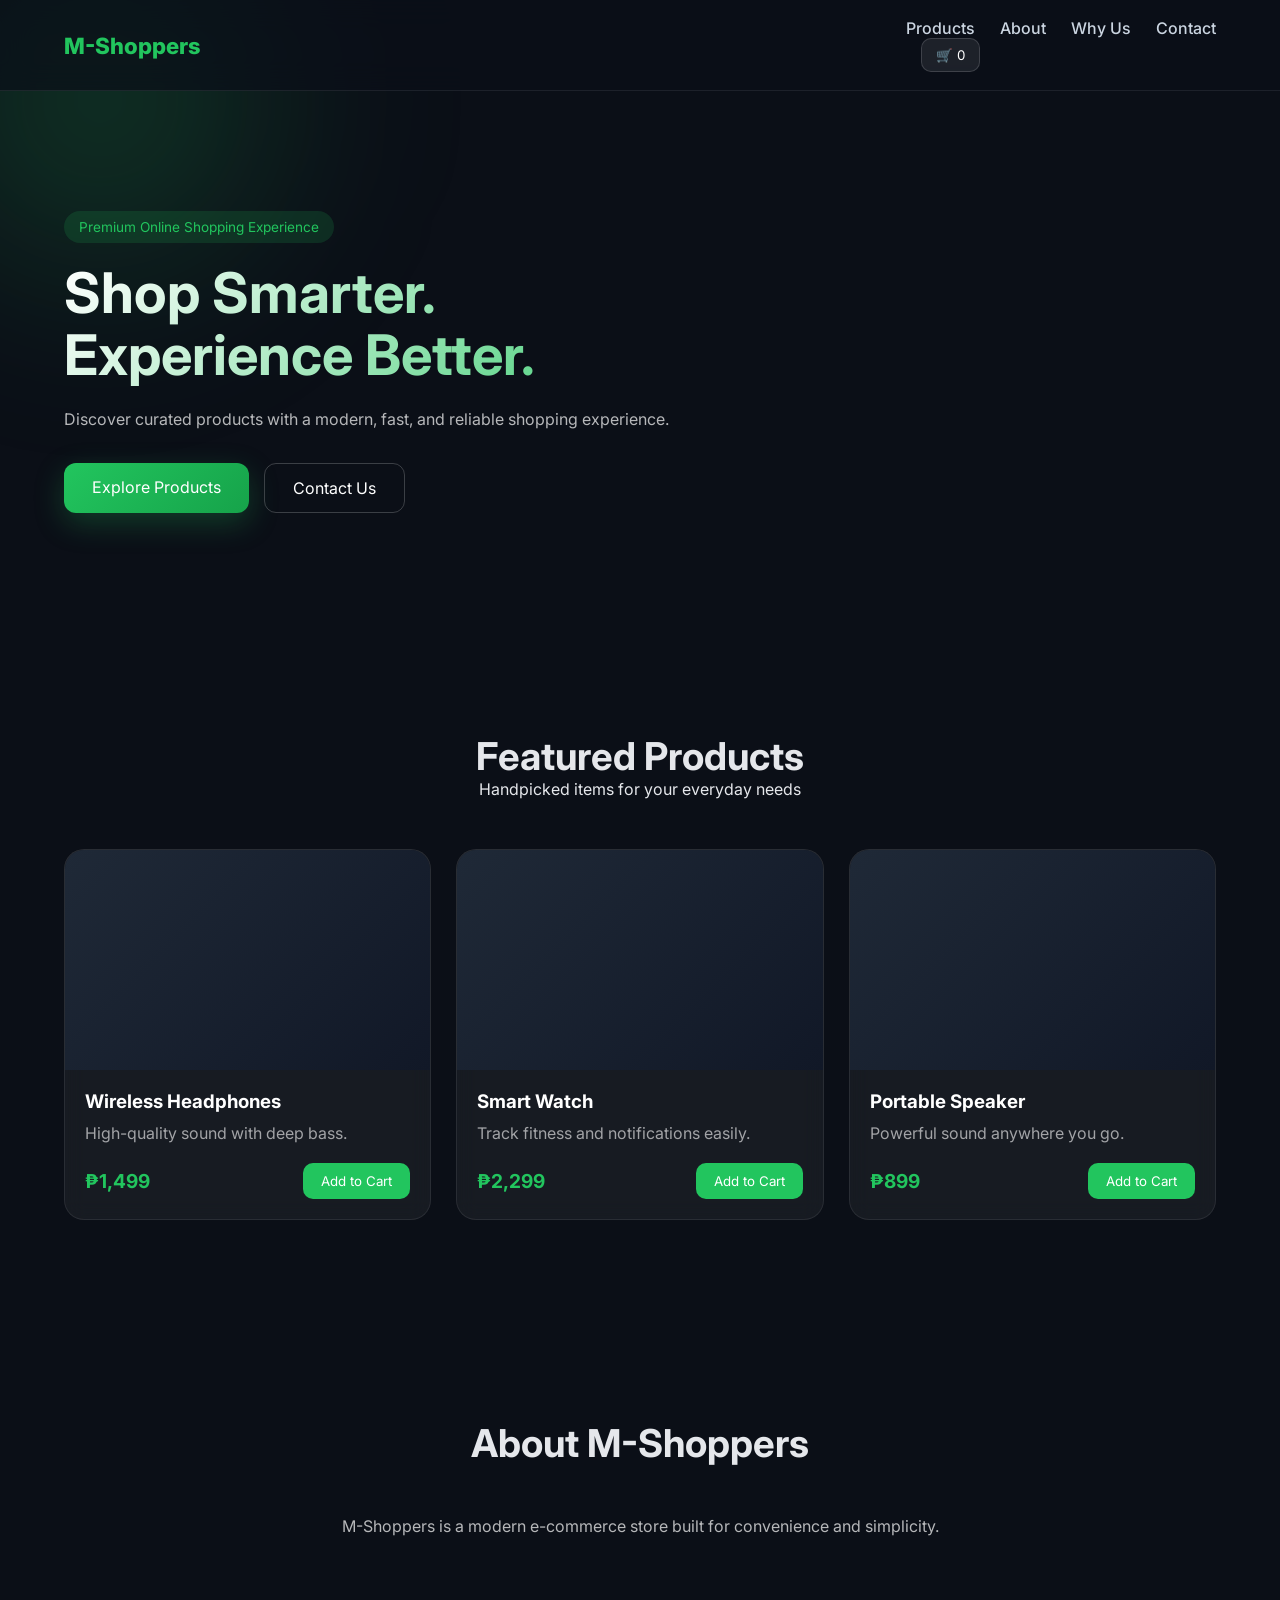
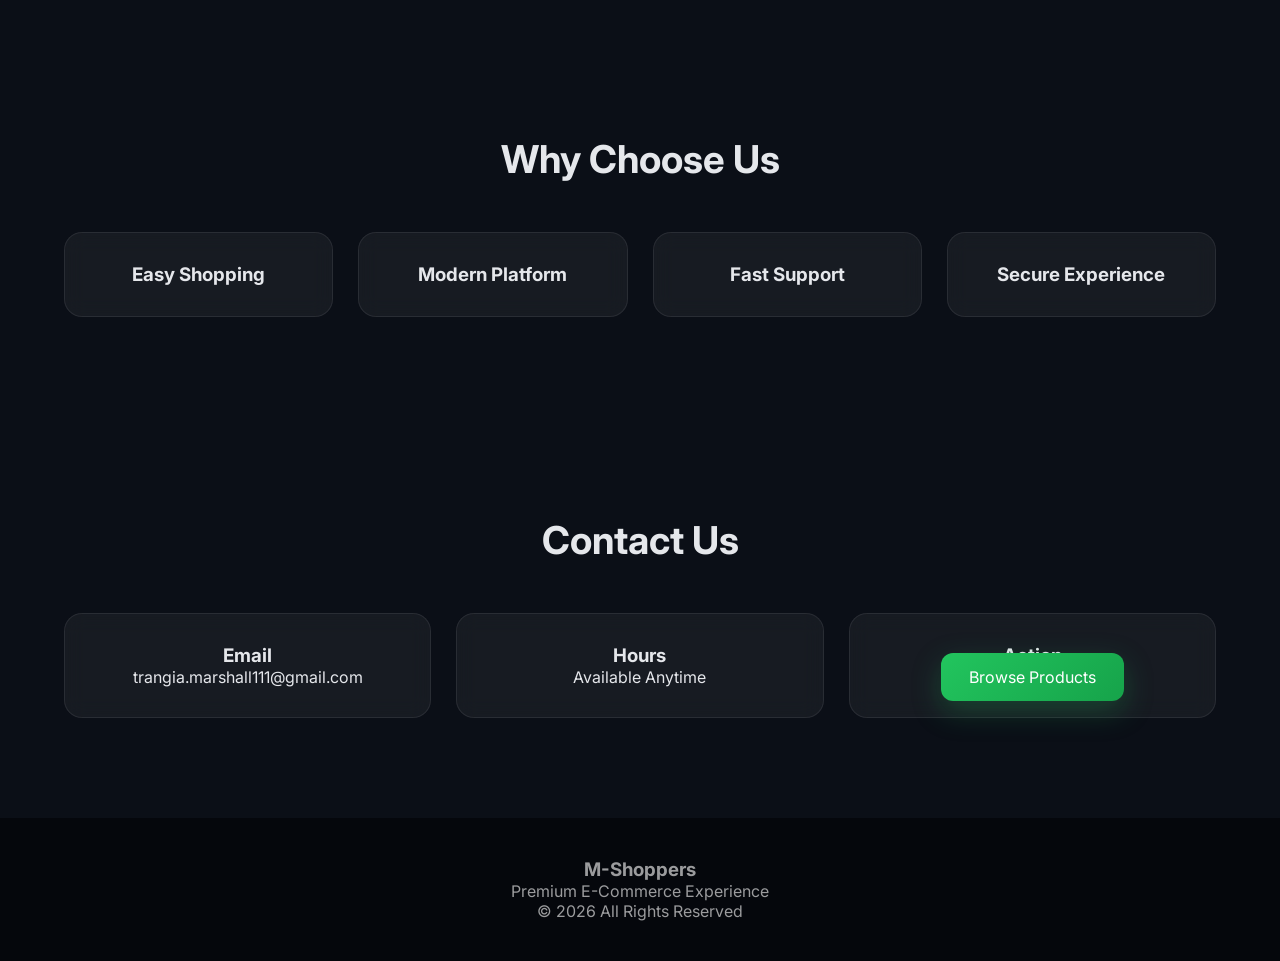
==== index.html @ ee9ff003 "Add files via upload" ====
<!DOCTYPE html>
<html lang="en">
<head>
    <meta charset="UTF-8">
    <meta name="viewport" content="width=device-width, initial-scale=1.0">
    <title>M-Shoppers | Premium E-Commerce</title>

    <link rel="stylesheet" href="style.css">
    <link href="https://fonts.googleapis.com/css2?family=Inter:wght@300;400;500;600;700;800&display=swap" rel="stylesheet">
</head>

<body>

<div class="bg-glow"></div>

<!-- HEADER -->
<header>
    <div class="container nav-container">
        <div class="logo">M-Shoppers</div>

        <nav>
            <ul class="nav-links">
                <li><a href="#products">Products</a></li>
                <li><a href="#about">About</a></li>
                <li><a href="#why-us">Why Us</a></li>
                <li><a href="#contact">Contact</a></li>
            </ul>

            <!-- CART BUTTON -->
            <button class="cart-icon" id="openCart">
                🛒 <span id="cartCount">0</span>
            </button>

        </nav>
    </div>
</header>

<!-- HERO -->
<section class="hero">
    <div class="container hero-content">

        <div class="hero-text">
            <span class="badge">Premium Online Shopping Experience</span>

            <h1>Shop Smarter.<br>Experience Better.</h1>

            <p>
                Discover curated products with a modern, fast, and reliable shopping experience.
            </p>

            <div class="hero-buttons">
                <a href="#products" class="btn-primary">Explore Products</a>
                <a href="#contact" class="btn-secondary">Contact Us</a>
            </div>
        </div>

        <div class="hero-visual">
            <div class="floating-card card-1"></div>
            <div class="floating-card card-2"></div>
            <div class="floating-card card-3"></div>
        </div>

    </div>
</section>

<!-- PRODUCTS -->
<section id="products" class="section">
    <div class="container">

        <div class="section-title">
            <h2>Featured Products</h2>
            <p>Handpicked items for your everyday needs</p>
        </div>

        <div class="products-grid">

            <div class="product-card">
                <div class="product-image"></div>
                <div class="product-content">
                    <h3>Wireless Headphones</h3>
                    <p>High-quality sound with deep bass.</p>
                    <div class="product-footer">
                        <span class="price">₱1,499</span>
                        <button class="cart-btn" data-name="Wireless Headphones" data-price="1499">Add to Cart</button>
                    </div>
                </div>
            </div>

            <div class="product-card">
                <div class="product-image"></div>
                <div class="product-content">
                    <h3>Smart Watch</h3>
                    <p>Track fitness and notifications easily.</p>
                    <div class="product-footer">
                        <span class="price">₱2,299</span>
                        <button class="cart-btn" data-name="Smart Watch" data-price="2299">Add to Cart</button>
                    </div>
                </div>
            </div>

            <div class="product-card">
                <div class="product-image"></div>
                <div class="product-content">
                    <h3>Portable Speaker</h3>
                    <p>Powerful sound anywhere you go.</p>
                    <div class="product-footer">
                        <span class="price">₱899</span>
                        <button class="cart-btn" data-name="Portable Speaker" data-price="899">Add to Cart</button>
                    </div>
                </div>
            </div>

        </div>
    </div>
</section>

<!-- ABOUT -->
<section id="about" class="section">
    <div class="container">
        <div class="section-title"><h2>About M-Shoppers</h2></div>
        <div class="about-content">
            <p>M-Shoppers is a modern e-commerce store built for convenience and simplicity.</p>
        </div>
    </div>
</section>

<!-- WHY -->
<section id="why-us" class="section">
    <div class="container">
        <div class="section-title"><h2>Why Choose Us</h2></div>

        <div class="why-grid">
            <div class="why-card"><h3>Easy Shopping</h3></div>
            <div class="why-card"><h3>Modern Platform</h3></div>
            <div class="why-card"><h3>Fast Support</h3></div>
            <div class="why-card"><h3>Secure Experience</h3></div>
        </div>
    </div>
</section>

<!-- CONTACT -->
<section id="contact" class="section">
    <div class="container">

        <div class="section-title">
            <h2>Contact Us</h2>
        </div>

        <div class="contact-grid">

            <div class="contact-card">
                <h3>Email</h3>
                <p>trangia.marshall111@gmail.com</p>
            </div>

            <div class="contact-card">
                <h3>Hours</h3>
                <p>Available Anytime</p>
            </div>

            <div class="contact-card">
                <h3>Action</h3>
                <a href="#products" class="btn-primary">Browse Products</a>
            </div>

        </div>

    </div>
</section>

<!-- FOOTER -->
<footer>
    <div class="container">
        <h3>M-Shoppers</h3>
        <p>Premium E-Commerce Experience</p>
        <p>© 2026 All Rights Reserved</p>
    </div>
</footer>

<!-- CART -->
<div class="cart-overlay" id="cartOverlay"></div>

<div class="cart-sidebar" id="cartSidebar">

    <div class="cart-header">
        <h2>Your Cart</h2>
        <button id="closeCart">✖</button>
    </div>

    <div id="cartItems" class="cart-items"></div>

    <div class="cart-footer">
        <h3>Total: ₱<span id="cartTotal">0</span></h3>
        <button class="checkout-btn">Checkout</button>
    </div>

</div>

<script src="script.js"></script>
</body>
</html>
---- style.css ----
/* =========================
   RESET + BASE
========================= */
* {
    margin: 0;
    padding: 0;
    box-sizing: border-box;
    font-family: 'Inter', sans-serif;
}

html {
    scroll-behavior: smooth;
}

body {
    color: #e5e7eb;
    background: #0b0f17;
    overflow-x: hidden;
}

/* =========================
   BACKGROUND GLOW EFFECT
========================= */
body::before {
    content: "";
    position: fixed;
    width: 600px;
    height: 600px;
    background: radial-gradient(circle, rgba(34,197,94,0.25), transparent 60%);
    top: -200px;
    left: -200px;
    filter: blur(80px);
    z-index: -1;
}

/* =========================
   CONTAINER
========================= */
.container {
    width: 90%;
    max-width: 1200px;
    margin: auto;
}

/* =========================
   HEADER (GLASS EFFECT)
========================= */
header {
    position: sticky;
    top: 0;
    z-index: 1000;
    backdrop-filter: blur(15px);
    background: rgba(10, 15, 25, 0.7);
    border-bottom: 1px solid rgba(255,255,255,0.08);
}

.nav-container {
    display: flex;
    justify-content: space-between;
    align-items: center;
    padding: 18px 0;
}

.logo {
    font-size: 1.4rem;
    font-weight: 800;
    color: #22c55e;
}

.nav-links {
    display: flex;
    gap: 25px;
    list-style: none;
}

.nav-links a {
    text-decoration: none;
    color: #cbd5e1;
    font-weight: 500;
    transition: 0.3s;
}

.nav-links a:hover {
    color: #22c55e;
}

/* =========================
   HERO SECTION (PREMIUM)
========================= */
.hero {
    padding: 120px 0;
}

.hero-content {
    display: grid;
    grid-template-columns: 2fr 1fr;
    gap: 60px;
    align-items: center;
}

.badge {
    display: inline-block;
    background: rgba(34,197,94,0.15);
    color: #22c55e;
    padding: 8px 15px;
    border-radius: 50px;
    margin-bottom: 20px;
    font-size: 0.85rem;
}

.hero h1 {
    font-size: 3.5rem;
    line-height: 1.1;
    background: linear-gradient(135deg, #fff, #22c55e);
    -webkit-background-clip: text;
    -webkit-text-fill-color: transparent;
    margin-bottom: 20px;
}

.hero p {
    color: rgba(255,255,255,0.7);
    line-height: 1.7;
}

/* =========================
   BUTTONS (PREMIUM UI)
========================= */
.hero-buttons {
    margin-top: 30px;
    display: flex;
    gap: 15px;
}

.btn-primary {
    background: linear-gradient(135deg, #22c55e, #16a34a);
    color: white;
    padding: 14px 28px;
    border-radius: 12px;
    text-decoration: none;
    transition: 0.3s;
    box-shadow: 0 10px 30px rgba(34,197,94,0.25);
}

.btn-primary:hover {
    transform: translateY(-3px);
}

.btn-secondary {
    border: 1px solid rgba(255,255,255,0.2);
    color: white;
    padding: 14px 28px;
    border-radius: 12px;
    text-decoration: none;
    transition: 0.3s;
}

.btn-secondary:hover {
    border-color: #22c55e;
    color: #22c55e;
}

/* =========================
   HERO CARD
========================= */
.hero-card {
    background: rgba(255,255,255,0.05);
    border: 1px solid rgba(255,255,255,0.08);
    padding: 30px;
    border-radius: 20px;
    backdrop-filter: blur(10px);
}

/* =========================
   SECTIONS
========================= */
.section {
    padding: 100px 0;
}

.section-title {
    text-align: center;
    margin-bottom: 50px;
}

.section-title h2 {
    font-size: 2.4rem;
}

/* =========================
   PRODUCTS (ULTRA CLEAN)
========================= */
.products-grid {
    display: grid;
    grid-template-columns: repeat(auto-fit, minmax(260px, 1fr));
    gap: 25px;
}

.product-card {
    background: rgba(255,255,255,0.05);
    border: 1px solid rgba(255,255,255,0.08);
    border-radius: 20px;
    overflow: hidden;
    transition: 0.4s;
    backdrop-filter: blur(10px);
}

.product-card:hover {
    transform: translateY(-10px) scale(1.02);
    border-color: rgba(34,197,94,0.4);
}

.product-image {
    height: 220px;
    background: linear-gradient(135deg, #1f2937, #111827);
    display: flex;
    align-items: center;
    justify-content: center;
    color: #9ca3af;
    font-weight: 600;
}

.product-content {
    padding: 20px;
}

.product-content h3 {
    margin-bottom: 10px;
    color: #fff;
}

.product-content p {
    color: rgba(255,255,255,0.6);
    margin-bottom: 20px;
}

.product-footer {
    display: flex;
    justify-content: space-between;
    align-items: center;
}

.price {
    font-size: 1.2rem;
    font-weight: 700;
    color: #22c55e;
}

.cart-btn {
    border: none;
    background: #22c55e;
    color: white;
    padding: 10px 18px;
    border-radius: 10px;
    cursor: pointer;
    transition: 0.3s;
}

.cart-btn:hover {
    background: #16a34a;
    transform: scale(1.05);
}

/* =========================
   WHY / CONTACT GRIDS
========================= */
.why-grid,
.contact-grid {
    display: grid;
    grid-template-columns: repeat(auto-fit, minmax(250px, 1fr));
    gap: 25px;
}

.why-card,
.contact-card {
    background: rgba(255,255,255,0.05);
    border: 1px solid rgba(255,255,255,0.08);
    padding: 30px;
    border-radius: 18px;
    text-align: center;
    backdrop-filter: blur(10px);
}

/* =========================
   ABOUT
========================= */
.about-content {
    max-width: 800px;
    margin: auto;
    text-align: center;
    color: rgba(255,255,255,0.7);
}

/* =========================
   FOOTER
========================= */
footer {
    background: #05070c;
    text-align: center;
    padding: 40px 20px;
    color: rgba(255,255,255,0.6);
}

/* =========================
   MOBILE
========================= */
@media (max-width: 768px) {

    .hero-content {
        grid-template-columns: 1fr;
        text-align: center;
    }

    .hero h1 {
        font-size: 2.5rem;
    }

    .hero-buttons {
        justify-content: center;
        flex-wrap: wrap;
    }

    .nav-links {
        display: none;
    }
}

/* CART SYSTEM */
.cart-icon{
    background: rgba(255,255,255,0.08);
    border: 1px solid rgba(255,255,255,0.15);
    color: white;
    padding: 8px 14px;
    border-radius: 10px;
    cursor: pointer;
    margin-left: 15px;
}

.cart-overlay{
    position: fixed;
    inset: 0;
    background: rgba(0,0,0,0.5);
    display: none;
    z-index: 999;
}

.cart-overlay.active{
    display: block;
}

.cart-sidebar{
    position: fixed;
    top: 0;
    right: -380px;
    width: 360px;
    height: 100%;
    background: #0b0f17;
    border-left: 1px solid rgba(255,255,255,0.1);
    transition: 0.3s;
    z-index: 1000;
    display: flex;
    flex-direction: column;
}

.cart-sidebar.active{
    right: 0;
}

.cart-header{
    display: flex;
    justify-content: space-between;
    padding: 20px;
    border-bottom: 1px solid rgba(255,255,255,0.1);
}

.cart-items{
    flex: 1;
    overflow-y: auto;
    padding: 15px;
}

.cart-item{
    display: flex;
    justify-content: space-between;
    padding: 10px;
    border-bottom: 1px solid rgba(255,255,255,0.08);
}

.cart-footer{
    padding: 20px;
    border-top: 1px solid rgba(255,255,255,0.1);
}

.checkout-btn{
    width: 100%;
    margin-top: 10px;
    padding: 12px;
    background: #22c55e;
    border: none;
    color: white;
    border-radius: 10px;
    cursor: pointer;
}
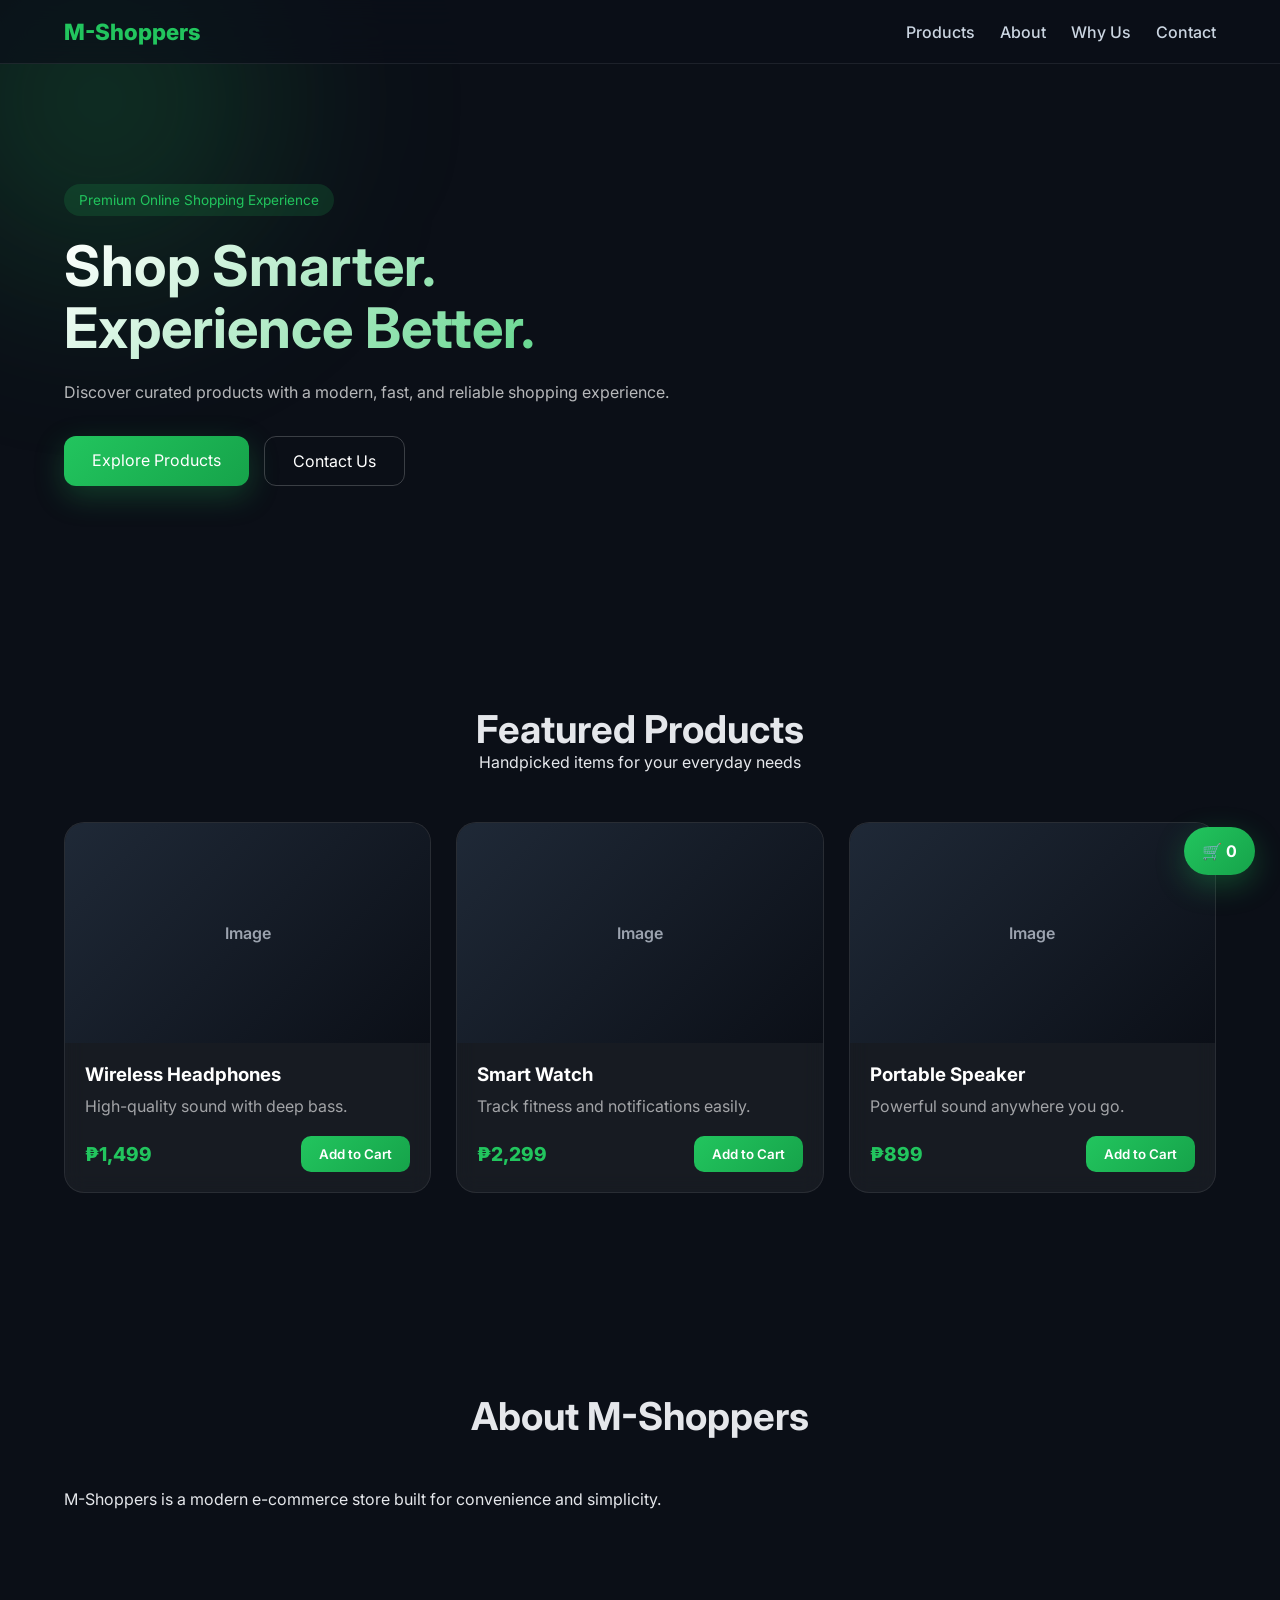
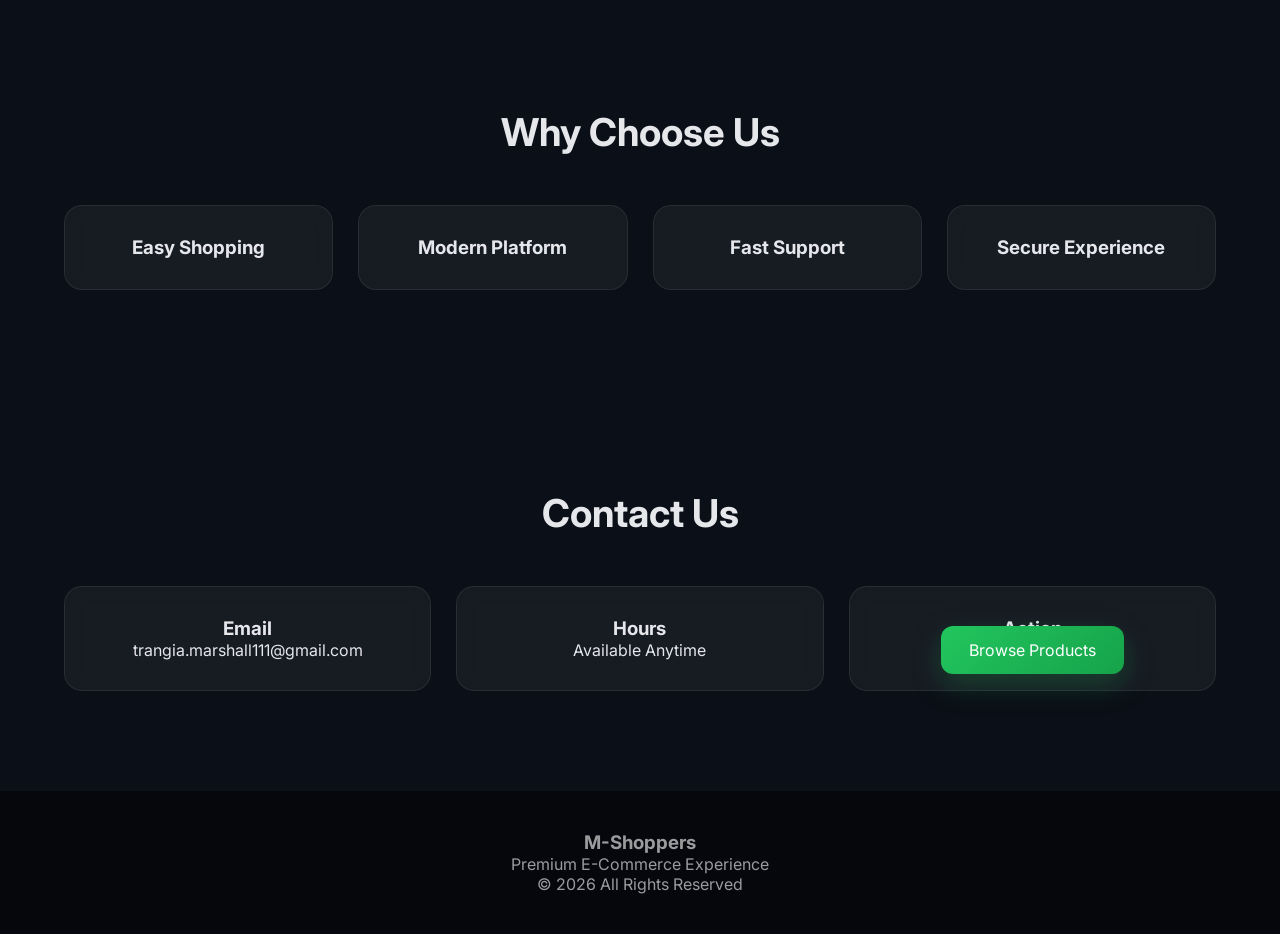
==== commit 1bca7fc6: "Add files via upload" ====
--- a/index.html
+++ b/index.html
@@ -25,12 +25,6 @@
                 <li><a href="#why-us">Why Us</a></li>
                 <li><a href="#contact">Contact</a></li>
             </ul>
-
-            <!-- CART BUTTON -->
-            <button class="cart-icon" id="openCart">
-                🛒 <span id="cartCount">0</span>
-            </button>
-
         </nav>
     </div>
 </header>
@@ -40,6 +34,7 @@
     <div class="container hero-content">
 
         <div class="hero-text">
+
             <span class="badge">Premium Online Shopping Experience</span>
 
             <h1>Shop Smarter.<br>Experience Better.</h1>
@@ -52,12 +47,11 @@
                 <a href="#products" class="btn-primary">Explore Products</a>
                 <a href="#contact" class="btn-secondary">Contact Us</a>
             </div>
+
         </div>
 
         <div class="hero-visual">
-            <div class="floating-card card-1"></div>
-            <div class="floating-card card-2"></div>
-            <div class="floating-card card-3"></div>
+            <!-- optional visual placeholder -->
         </div>
 
     </div>
@@ -75,37 +69,43 @@
         <div class="products-grid">
 
             <div class="product-card">
-                <div class="product-image"></div>
+                <div class="product-image">Image</div>
                 <div class="product-content">
                     <h3>Wireless Headphones</h3>
                     <p>High-quality sound with deep bass.</p>
                     <div class="product-footer">
                         <span class="price">₱1,499</span>
-                        <button class="cart-btn" data-name="Wireless Headphones" data-price="1499">Add to Cart</button>
+                        <button class="cart-btn" data-name="Wireless Headphones" data-price="1499">
+                            Add to Cart
+                        </button>
                     </div>
                 </div>
             </div>
 
             <div class="product-card">
-                <div class="product-image"></div>
+                <div class="product-image">Image</div>
                 <div class="product-content">
                     <h3>Smart Watch</h3>
                     <p>Track fitness and notifications easily.</p>
                     <div class="product-footer">
                         <span class="price">₱2,299</span>
-                        <button class="cart-btn" data-name="Smart Watch" data-price="2299">Add to Cart</button>
+                        <button class="cart-btn" data-name="Smart Watch" data-price="2299">
+                            Add to Cart
+                        </button>
                     </div>
                 </div>
             </div>
 
             <div class="product-card">
-                <div class="product-image"></div>
+                <div class="product-image">Image</div>
                 <div class="product-content">
                     <h3>Portable Speaker</h3>
                     <p>Powerful sound anywhere you go.</p>
                     <div class="product-footer">
                         <span class="price">₱899</span>
-                        <button class="cart-btn" data-name="Portable Speaker" data-price="899">Add to Cart</button>
+                        <button class="cart-btn" data-name="Portable Speaker" data-price="899">
+                            Add to Cart
+                        </button>
                     </div>
                 </div>
             </div>
@@ -177,20 +177,24 @@
     </div>
 </footer>
 
-<!-- CART -->
-<div class="cart-overlay" id="cartOverlay"></div>
-
-<div class="cart-sidebar" id="cartSidebar">
-
-    <div class="cart-header">
-        <h2>Your Cart</h2>
-        <button id="closeCart">✖</button>
-    </div>
-
-    <div id="cartItems" class="cart-items"></div>
-
-    <div class="cart-footer">
-        <h3>Total: ₱<span id="cartTotal">0</span></h3>
+<!-- FLOATING CART -->
+<div class="floating-cart" id="openCart">
+    🛒 <span id="cartCount">0</span>
+</div>
+
+<!-- MINI CART -->
+<div class="mini-cart" id="miniCart">
+
+    <div class="mini-header">
+        <h3>Your Cart</h3>
+    </div>
+
+    <div class="mini-items" id="cartItems">
+        <p style="opacity:0.6; text-align:center;">Empty cart</p>
+    </div>
+
+    <div class="mini-footer">
+        <strong>Total: ₱<span id="cartTotal">0</span></strong>
         <button class="checkout-btn">Checkout</button>
     </div>
 
--- a/style.css
+++ b/style.css
@@ -19,7 +19,7 @@
 }
 
 /* =========================
-   BACKGROUND GLOW EFFECT
+   BACKGROUND GLOW
 ========================= */
 body::before {
     content: "";
@@ -43,7 +43,7 @@
 }
 
 /* =========================
-   HEADER (GLASS EFFECT)
+   HEADER
 ========================= */
 header {
     position: sticky;
@@ -85,7 +85,7 @@
 }
 
 /* =========================
-   HERO SECTION (PREMIUM)
+   HERO
 ========================= */
 .hero {
     padding: 120px 0;
@@ -123,7 +123,7 @@
 }
 
 /* =========================
-   BUTTONS (PREMIUM UI)
+   BUTTONS
 ========================= */
 .hero-buttons {
     margin-top: 30px;
@@ -160,17 +160,6 @@
 }
 
 /* =========================
-   HERO CARD
-========================= */
-.hero-card {
-    background: rgba(255,255,255,0.05);
-    border: 1px solid rgba(255,255,255,0.08);
-    padding: 30px;
-    border-radius: 20px;
-    backdrop-filter: blur(10px);
-}
-
-/* =========================
    SECTIONS
 ========================= */
 .section {
@@ -187,7 +176,7 @@
 }
 
 /* =========================
-   PRODUCTS (ULTRA CLEAN)
+   PRODUCTS
 ========================= */
 .products-grid {
     display: grid;
@@ -200,18 +189,19 @@
     border: 1px solid rgba(255,255,255,0.08);
     border-radius: 20px;
     overflow: hidden;
-    transition: 0.4s;
+    transition: 0.35s ease;
     backdrop-filter: blur(10px);
 }
 
 .product-card:hover {
-    transform: translateY(-10px) scale(1.02);
-    border-color: rgba(34,197,94,0.4);
+    transform: translateY(-12px);
+    border-color: rgba(34,197,94,0.5);
+    box-shadow: 0 20px 50px rgba(34,197,94,0.08);
 }
 
 .product-image {
     height: 220px;
-    background: linear-gradient(135deg, #1f2937, #111827);
+    background: linear-gradient(135deg, #1f2937, #0b0f17);
     display: flex;
     align-items: center;
     justify-content: center;
@@ -241,27 +231,28 @@
 
 .price {
     font-size: 1.2rem;
-    font-weight: 700;
+    font-weight: 800;
     color: #22c55e;
 }
 
 .cart-btn {
     border: none;
-    background: #22c55e;
+    background: linear-gradient(135deg, #22c55e, #16a34a);
     color: white;
     padding: 10px 18px;
     border-radius: 10px;
     cursor: pointer;
     transition: 0.3s;
+    font-weight: 600;
 }
 
 .cart-btn:hover {
-    background: #16a34a;
     transform: scale(1.05);
-}
-
-/* =========================
-   WHY / CONTACT GRIDS
+    box-shadow: 0 10px 25px rgba(34,197,94,0.25);
+}
+
+/* =========================
+   WHY / CONTACT
 ========================= */
 .why-grid,
 .contact-grid {
@@ -281,16 +272,6 @@
 }
 
 /* =========================
-   ABOUT
-========================= */
-.about-content {
-    max-width: 800px;
-    margin: auto;
-    text-align: center;
-    color: rgba(255,255,255,0.7);
-}
-
-/* =========================
    FOOTER
 ========================= */
 footer {
@@ -324,79 +305,73 @@
     }
 }
 
-/* CART SYSTEM */
-.cart-icon{
-    background: rgba(255,255,255,0.08);
-    border: 1px solid rgba(255,255,255,0.15);
+/* =========================
+   FLOATING CART BUTTON
+========================= */
+
+.floating-cart {
+    position: fixed;
+    bottom: 25px;
+    right: 25px;
+    background: linear-gradient(135deg, #22c55e, #16a34a);
     color: white;
-    padding: 8px 14px;
-    border-radius: 10px;
+    padding: 14px 18px;
+    border-radius: 50px;
     cursor: pointer;
-    margin-left: 15px;
-}
-
-.cart-overlay{
+    font-weight: 700;
+    box-shadow: 0 10px 30px rgba(34,197,94,0.3);
+    z-index: 2000;
+    transition: 0.3s;
+}
+
+.floating-cart:hover {
+    transform: scale(1.05);
+}
+
+/* =========================
+   MINI CART
+========================= */
+
+.mini-cart {
     position: fixed;
-    inset: 0;
-    background: rgba(0,0,0,0.5);
+    bottom: 90px;
+    right: 25px;
+    width: 320px;
+    background: #0b0f17;
+    border: 1px solid rgba(255,255,255,0.08);
+    border-radius: 16px;
+    box-shadow: 0 20px 60px rgba(0,0,0,0.6);
     display: none;
-    z-index: 999;
-}
-
-.cart-overlay.active{
-    display: block;
-}
-
-.cart-sidebar{
-    position: fixed;
-    top: 0;
-    right: -380px;
-    width: 360px;
-    height: 100%;
-    background: #0b0f17;
-    border-left: 1px solid rgba(255,255,255,0.1);
-    transition: 0.3s;
-    z-index: 1000;
-    display: flex;
     flex-direction: column;
-}
-
-.cart-sidebar.active{
-    right: 0;
-}
-
-.cart-header{
-    display: flex;
-    justify-content: space-between;
-    padding: 20px;
-    border-bottom: 1px solid rgba(255,255,255,0.1);
-}
-
-.cart-items{
-    flex: 1;
+    z-index: 1999;
+    overflow: hidden;
+}
+
+.mini-cart.active {
+    display: flex;
+}
+
+.mini-header {
+    padding: 15px;
+    border-bottom: 1px solid rgba(255,255,255,0.08);
+}
+
+.mini-items {
+    max-height: 250px;
     overflow-y: auto;
-    padding: 15px;
-}
-
-.cart-item{
+    padding: 10px;
+}
+
+.mini-item {
     display: flex;
     justify-content: space-between;
     padding: 10px;
-    border-bottom: 1px solid rgba(255,255,255,0.08);
-}
-
-.cart-footer{
-    padding: 20px;
-    border-top: 1px solid rgba(255,255,255,0.1);
-}
-
-.checkout-btn{
-    width: 100%;
-    margin-top: 10px;
-    padding: 12px;
-    background: #22c55e;
-    border: none;
-    color: white;
+    margin-bottom: 8px;
+    background: rgba(255,255,255,0.04);
     border-radius: 10px;
-    cursor: pointer;
+}
+
+.mini-footer {
+    padding: 15px;
+    border-top: 1px solid rgba(255,255,255,0.08);
 }
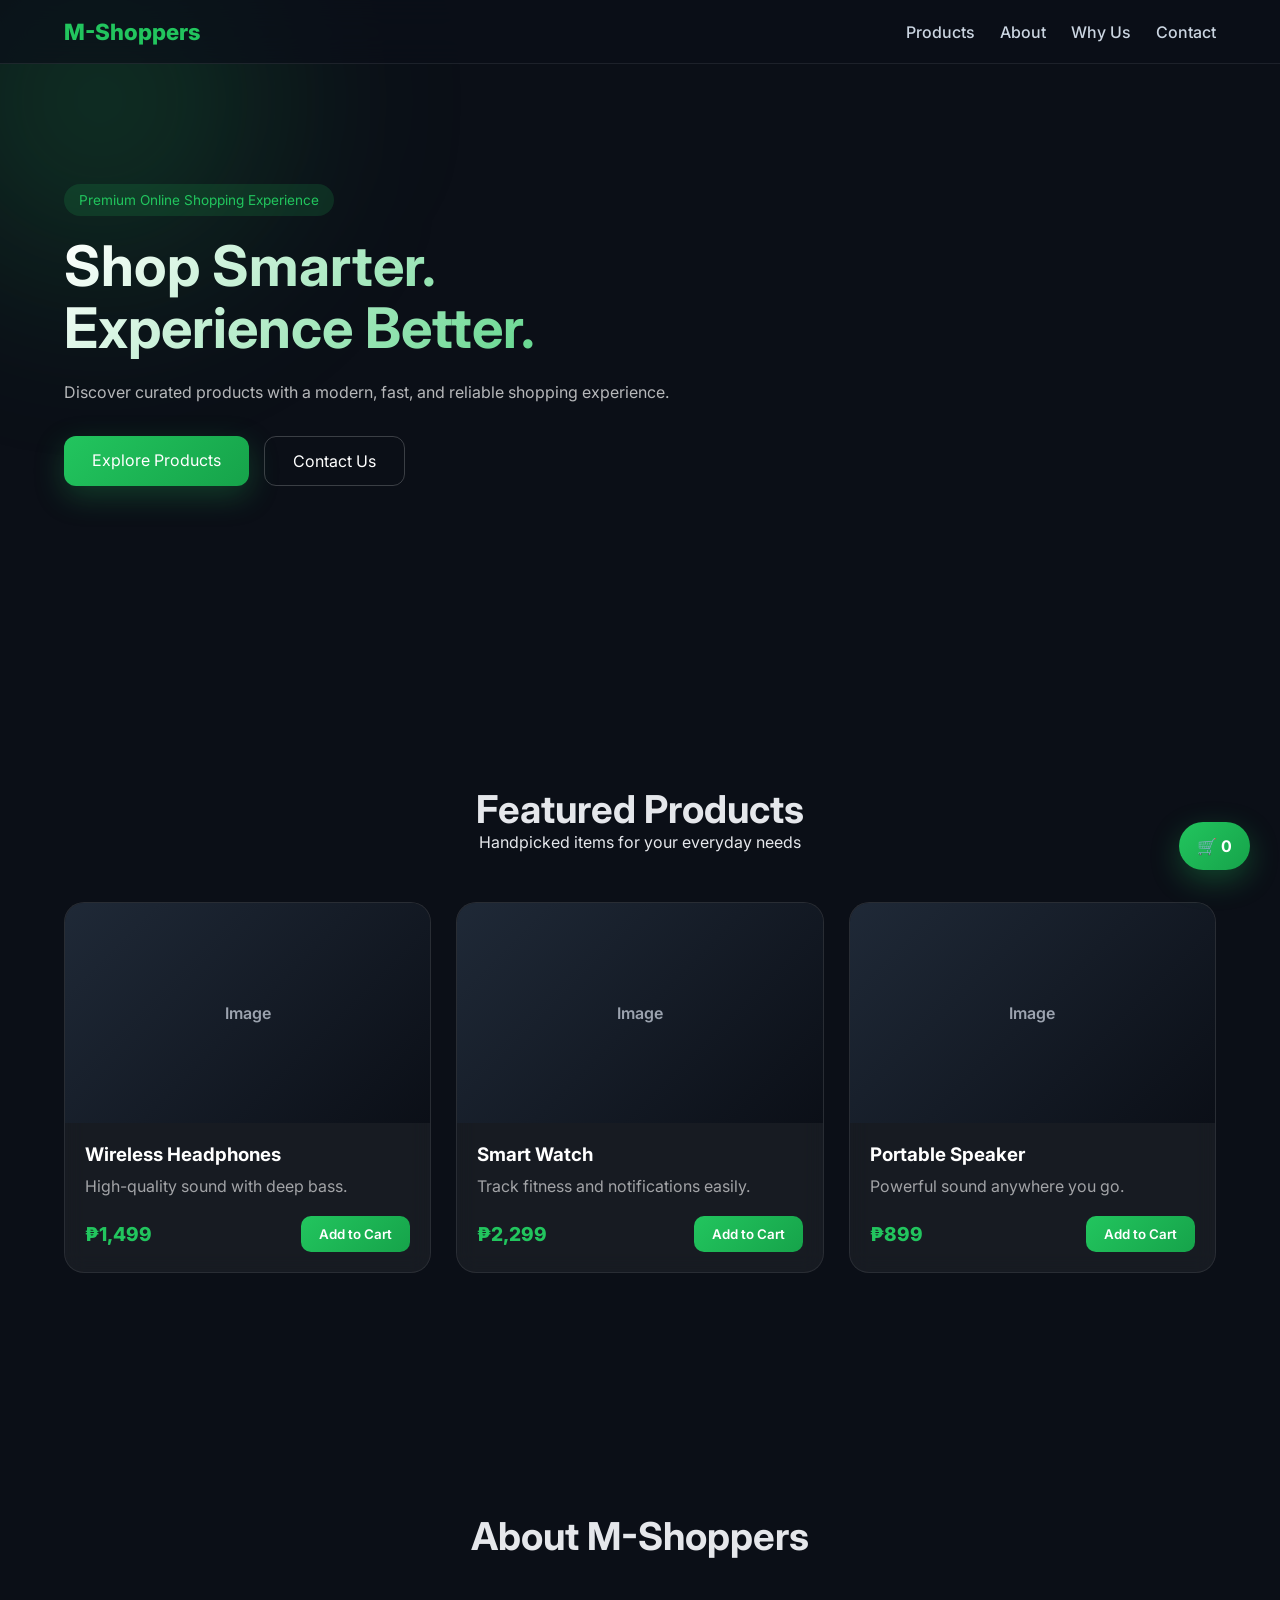
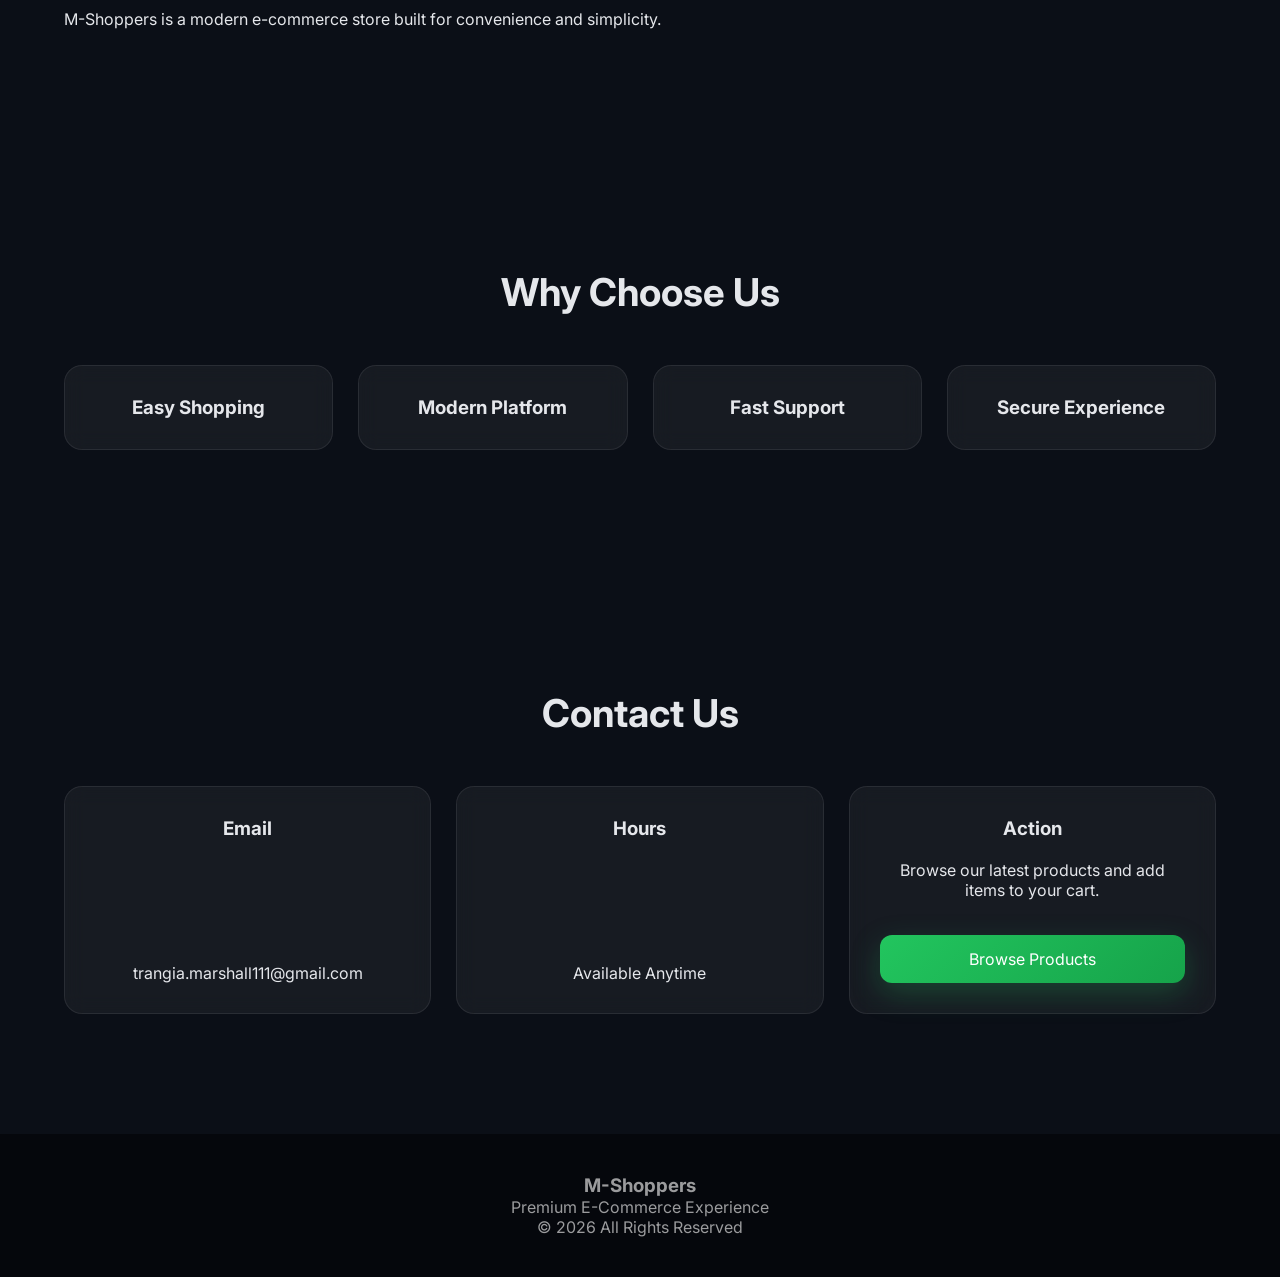
==== commit df9020fc: "Add files via upload" ====
--- a/index.html
+++ b/index.html
@@ -160,7 +160,10 @@
 
             <div class="contact-card">
                 <h3>Action</h3>
-                <a href="#products" class="btn-primary">Browse Products</a>
+                <p>Browse our latest products and add items to your cart.</p>
+                <a href="#products" class="btn-primary">
+                    Browse Products
+                </a>
             </div>
 
         </div>
@@ -200,6 +203,6 @@
 
 </div>
 
-<script src="script.js"></script>
+<script src="script.js" defer></script>
 </body>
 </html>
--- a/style.css
+++ b/style.css
@@ -89,6 +89,9 @@
 ========================= */
 .hero {
     padding: 120px 0;
+    margin-bottom: 60px;
+    position: relative;
+    z-index: 2;
 }
 
 .hero-content {
@@ -163,7 +166,10 @@
    SECTIONS
 ========================= */
 .section {
-    padding: 100px 0;
+    padding-top: 120px;
+    padding-bottom: 120px;
+    position: relative;
+    z-index: 1;
 }
 
 .section-title {
@@ -311,8 +317,8 @@
 
 .floating-cart {
     position: fixed;
-    bottom: 25px;
-    right: 25px;
+    bottom: 30px;
+    right: 30px;
     background: linear-gradient(135deg, #22c55e, #16a34a);
     color: white;
     padding: 14px 18px;
@@ -320,7 +326,7 @@
     cursor: pointer;
     font-weight: 700;
     box-shadow: 0 10px 30px rgba(34,197,94,0.3);
-    z-index: 2000;
+    z-index: 9999;
     transition: 0.3s;
 }
 
@@ -334,8 +340,8 @@
 
 .mini-cart {
     position: fixed;
-    bottom: 90px;
-    right: 25px;
+    bottom: 95px;
+    right: 30px;
     width: 320px;
     background: #0b0f17;
     border: 1px solid rgba(255,255,255,0.08);
@@ -374,4 +380,24 @@
 .mini-footer {
     padding: 15px;
     border-top: 1px solid rgba(255,255,255,0.08);
+}
+
+.contact-card {
+    background: rgba(255,255,255,0.05);
+    border: 1px solid rgba(255,255,255,0.08);
+    padding: 30px;
+    border-radius: 18px;
+    text-align: center;
+    backdrop-filter: blur(10px);
+
+    display: flex;
+    flex-direction: column;
+    justify-content: space-between;
+    gap: 20px;
+    min-height: 180px;
+}
+
+.contact-card .btn-primary {
+    display: inline-block;
+    margin-top: 15px;
 }
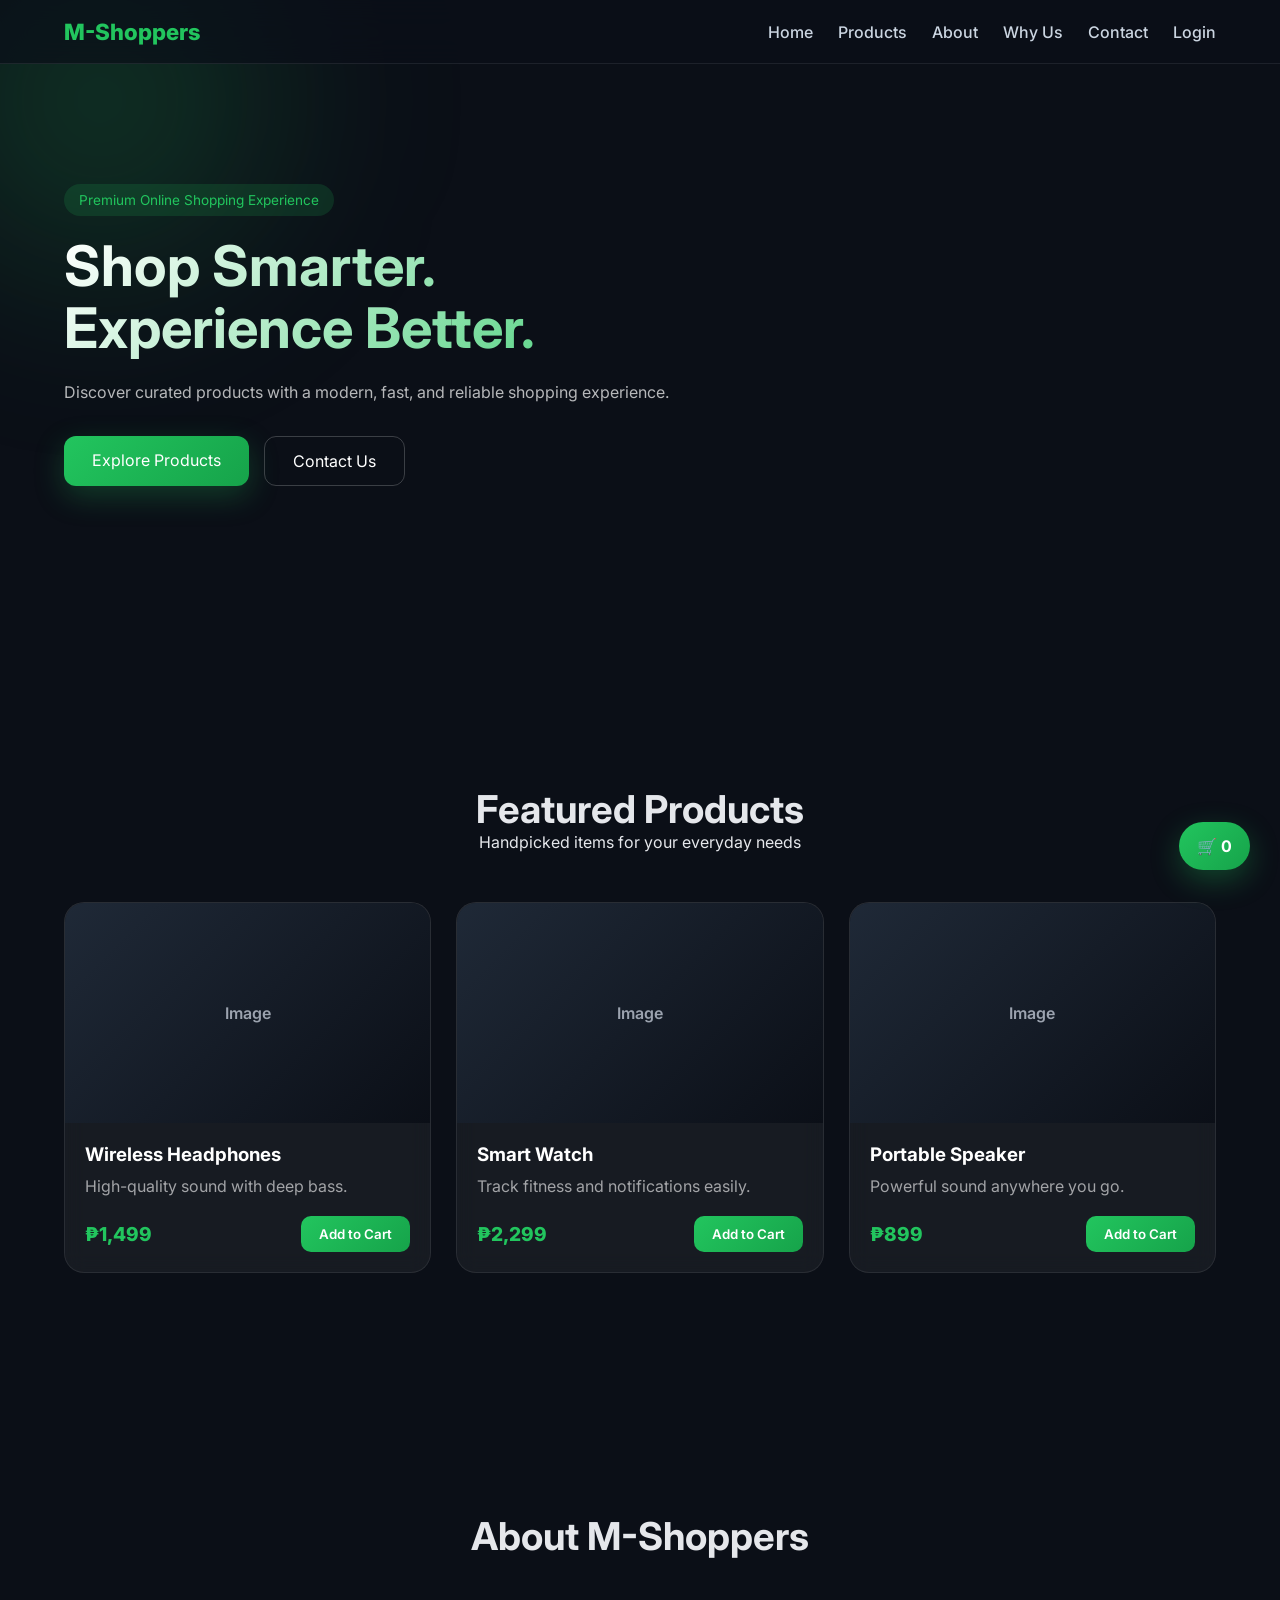
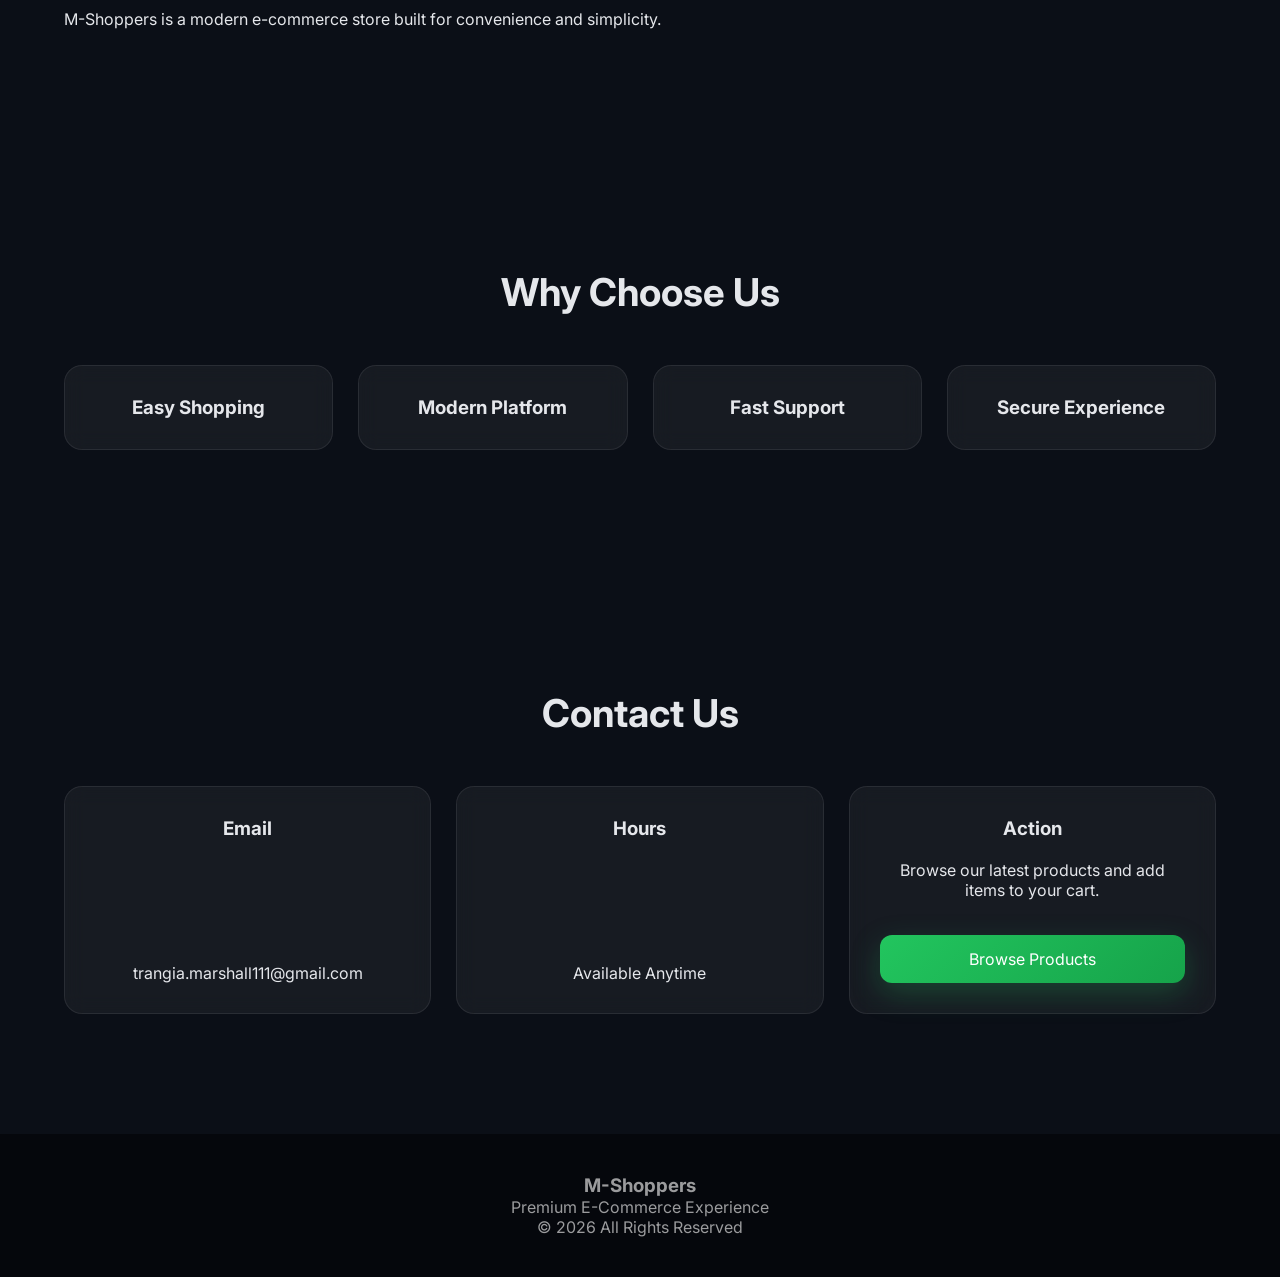
==== commit bc1742dc: "Add files via upload" ====
--- a/index.html
+++ b/index.html
@@ -20,10 +20,12 @@
 
         <nav>
             <ul class="nav-links">
+                <li><a href="#">Home</a></li>
                 <li><a href="#products">Products</a></li>
                 <li><a href="#about">About</a></li>
                 <li><a href="#why-us">Why Us</a></li>
                 <li><a href="#contact">Contact</a></li>
+                <li><a href="user/login.html">Login</a></li>
             </ul>
         </nav>
     </div>
